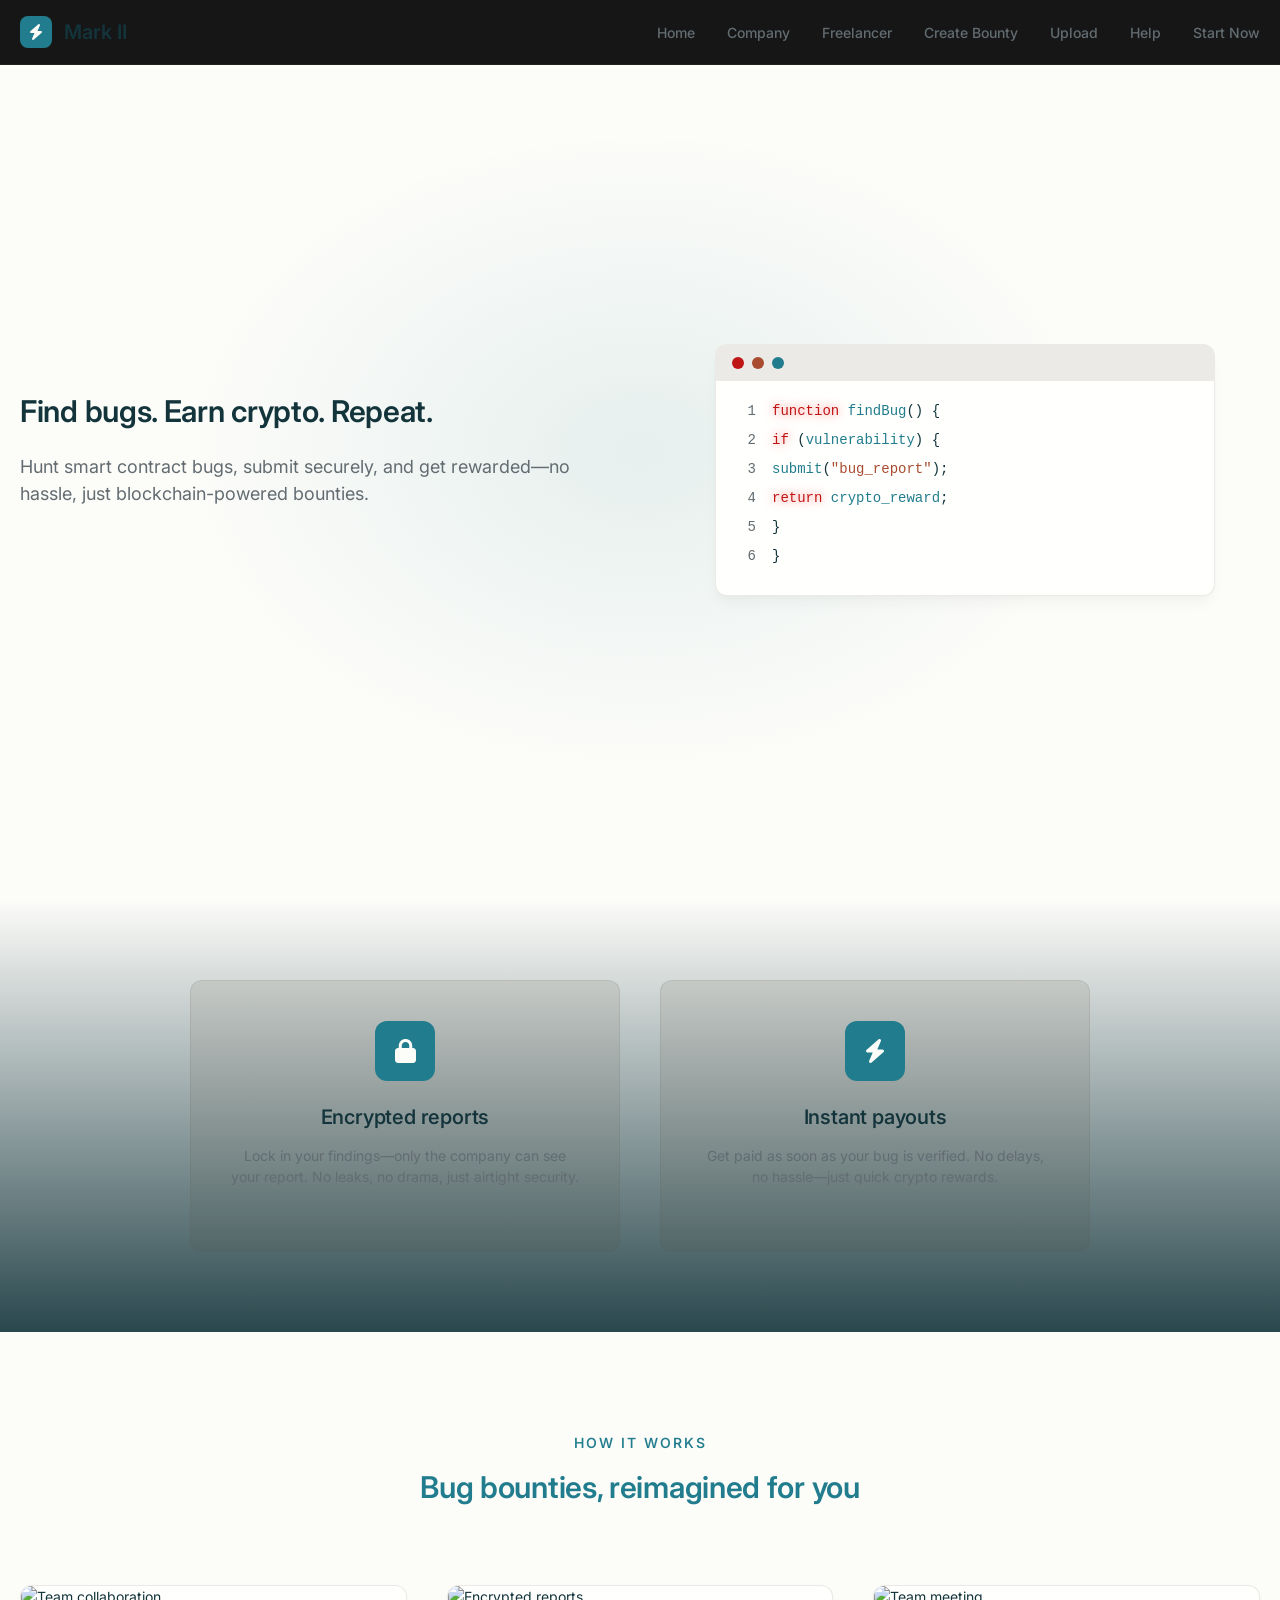
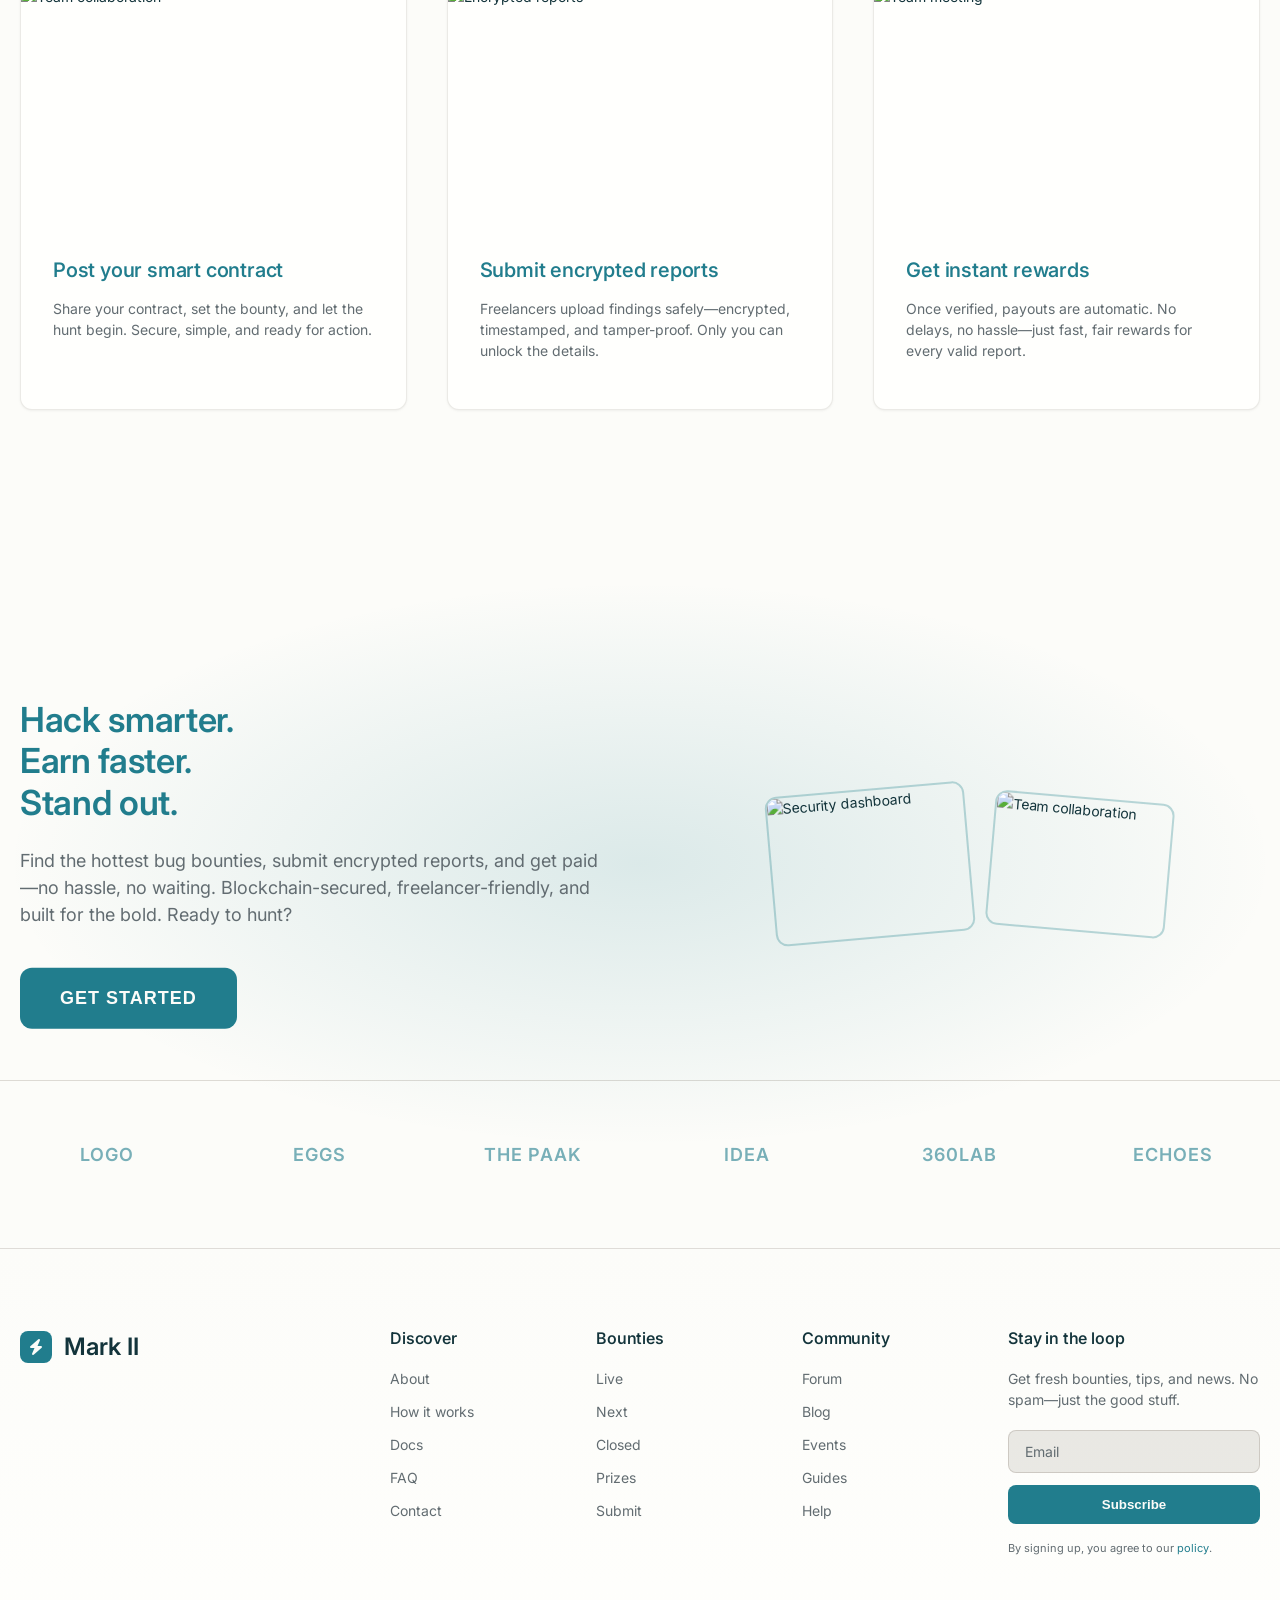
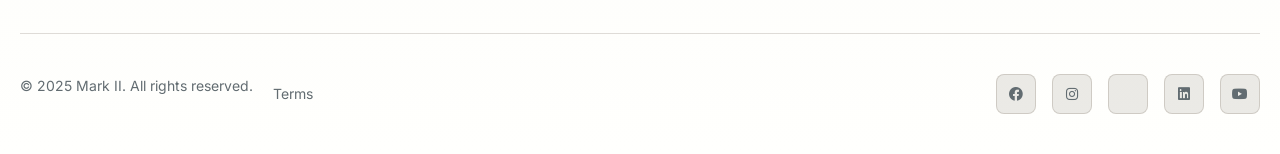
==== index.html @ c705755c "Add files via upload" ====
<!DOCTYPE html>
<html lang="en">
<head>
    <meta charset="UTF-8">
    <meta name="viewport" content="width=device-width, initial-scale=1.0">
    <title>Mark II - Complete Bug Bounty Platform</title>
    <link rel="stylesheet" href="complete-styles.css">
    <link href="https://fonts.googleapis.com/css2?family=Inter:wght@300;400;500;600;700&display=swap" rel="stylesheet">
    <link rel="stylesheet" href="https://cdnjs.cloudflare.com/ajax/libs/font-awesome/6.0.0/css/all.min.css">
</head>
<body>
    <!-- Header -->
    <header class="header">
        <div class="container">
            <div class="nav-wrapper">
                <div class="logo">
                    <div class="logo-icon">
                        <i class="fas fa-bolt"></i>
                    </div>
                    <span class="logo-text">Mark II</span>
                </div>
                <nav class="nav">
                    <a href="../index.html" class="nav-link">Home</a>
                    <a href="../company.html" class="nav-link">Company</a>
                    <a href="../freelancer.html" class="nav-link">Freelancer</a>
                    <a href="../create.html" class="nav-link">Create Bounty</a>
                    <a href="../upload.html" class="nav-link">Upload</a>
                    <a href="../faq.html" class="nav-link">Help</a>
                    <a href="../login.html" class="nav-link">Start Now</a>
                </nav>
            </div>
        </div>
    </header>

    <!-- Hero Section -->
    <section class="hero">
        <div class="container">
            <div class="hero-content">
                <div class="hero-text">
                    <h1 class="hero-title">
                        <span class="text-red">Find bugs.</span> 
                        <span class="text-red">Earn crypto.</span> 
                        <span class="text-red">Repeat.</span>
                    </h1>
                    <p class="hero-subtitle">
                        Hunt smart contract bugs, submit securely, and get rewarded—no hassle, just blockchain-powered bounties.
                    </p>
                </div>
                <div class="hero-visual">
                    <div class="code-window">
                        <div class="window-header">
                            <div class="window-controls">
                                <span class="control red"></span>
                                <span class="control yellow"></span>
                                <span class="control green"></span>
                            </div>
                        </div>
                        <div class="code-content">
                            <div class="code-line">
                                <span class="line-number">1</span>
                                <span class="code-text"><span class="keyword">function</span> <span class="function">findBug</span>() {</span>
                            </div>
                            <div class="code-line">
                                <span class="line-number">2</span>
                                <span class="code-text">  <span class="keyword">if</span> (<span class="variable">vulnerability</span>) {</span>
                            </div>
                            <div class="code-line">
                                <span class="line-number">3</span>
                                <span class="code-text">    <span class="function">submit</span>(<span class="string">"bug_report"</span>);</span>
                            </div>
                            <div class="code-line">
                                <span class="line-number">4</span>
                                <span class="code-text">    <span class="keyword">return</span> <span class="variable">crypto_reward</span>;</span>
                            </div>
                            <div class="code-line">
                                <span class="line-number">5</span>
                                <span class="code-text">  }</span>
                            </div>
                            <div class="code-line">
                                <span class="line-number">6</span>
                                <span class="code-text">}</span>
                            </div>
                        </div>
                    </div>
                </div>
            </div>
        </div>
    </section>

    <!-- Features Section -->
    <section class="features">
        <div class="container">
            <div class="features-grid">
                <div class="feature-card">
                    <div class="feature-icon">
                        <i class="fas fa-lock"></i>
                    </div>
                    <h3 class="feature-title">Encrypted reports</h3>
                    <p class="feature-description">
                        Lock in your findings—only the company can see your report. No leaks, no drama, just airtight security.
                    </p>
                </div>
                
                <div class="feature-card">
                    <div class="feature-icon">
                        <i class="fas fa-bolt"></i>
                    </div>
                    <h3 class="feature-title">Instant payouts</h3>
                    <p class="feature-description">
                        Get paid as soon as your bug is verified. No delays, no hassle—just quick crypto rewards.
                    </p>
                </div>
            </div>
        </div>
    </section>

    <!-- How It Works Process Section -->
    <section class="process-section">
        <div class="container">
            <div class="section-header">
                <span class="section-label">HOW IT WORKS</span>
                <h2 class="section-title">Bug bounties, reimagined for you</h2>
            </div>
            
            <div class="process-grid">
                <!-- Step 1: Post Smart Contract -->
                <div class="process-card">
                    <div class="process-image">
                        <img src="https://images.unsplash.com/photo-1551434678-e076c223a692?w=600&h=400&fit=crop&auto=format" alt="Team collaboration" class="card-image">
                    </div>
                    <div class="process-content">
                        <h3 class="process-title">Post your smart contract</h3>
                        <p class="process-description">
                            Share your contract, set the bounty, and let the hunt begin. Secure, simple, and ready for action.
                        </p>
                    </div>
                </div>

                <!-- Step 2: Submit Encrypted Reports -->
                <div class="process-card">
                    <div class="process-image">
                        <img src="https://images.unsplash.com/photo-1563986768494-4dee2763ff3f?w=600&h=400&fit=crop&auto=format" alt="Encrypted reports" class="card-image">
                    </div>
                    <div class="process-content">
                        <h3 class="process-title">Submit encrypted reports</h3>
                        <p class="process-description">
                            Freelancers upload findings safely—encrypted, timestamped, and tamper-proof. Only you can unlock the details.
                        </p>
                    </div>
                </div>

                <!-- Step 3: Get Instant Rewards -->
                <div class="process-card">
                    <div class="process-image">
                        <img src="https://images.unsplash.com/photo-1522202176988-66273c2fd55f?w=600&h=400&fit=crop&auto=format" alt="Team meeting" class="card-image">
                    </div>
                    <div class="process-content">
                        <h3 class="process-title">Get instant rewards</h3>
                        <p class="process-description">
                            Once verified, payouts are automatic. No delays, no hassle—just fast, fair rewards for every valid report.
                        </p>
                    </div>
                </div>
            </div>
        </div>
    </section>

    <!-- CTA Section -->
    <section class="cta-section">
        <div class="container">
            <div class="cta-content">
                <div class="cta-text">
                    <h2 class="cta-title">
                        <span class="text-red">Hack smarter.</span> 
                        <span class="text-red">Earn faster.</span> 
                        <span class="text-red">Stand out.</span>
                    </h2>
                    <p class="cta-description">
                        Find the hottest bug bounties, submit encrypted reports, and get paid—no hassle, no waiting. Blockchain-secured, freelancer-friendly, and built for the bold. Ready to hunt?
                    </p>
                    <button class="cta-button">Get started</button>
                </div>
                <div class="cta-visuals">
                    <div class="cta-image left">
                        <img src="https://images.unsplash.com/photo-1551434678-e076c223a692?w=400&h=300&fit=crop&auto=format" alt="Security dashboard" class="visual-image">
                    </div>
                    <div class="cta-image right">
                        <img src="https://images.unsplash.com/photo-1522202176988-66273c2fd55f?w=400&h=300&fit=crop&auto=format" alt="Team collaboration" class="visual-image">
                    </div>
                </div>
            </div>
        </div>
    </section>

    <!-- Partner Logos Section -->
    <section class="partners">
        <div class="container">
            <div class="partners-grid">
                <div class="partner-logo">
                    <span class="logo-text">LOGO</span>
                </div>
                <div class="partner-logo">
                    <span class="logo-text">EGGS</span>
                </div>
                <div class="partner-logo">
                    <span class="logo-text">THE PAAK</span>
                </div>
                <div class="partner-logo">
                    <span class="logo-text">IDEA</span>
                </div>
                <div class="partner-logo">
                    <span class="logo-text">360LAB</span>
                </div>
                <div class="partner-logo">
                    <span class="logo-text">ECHOES</span>
                </div>
            </div>
        </div>
    </section>

    <!-- Footer Section -->
    <footer class="footer">
        <div class="container">
            <div class="footer-content">
                <div class="footer-brand">
                    <div class="footer-logo">
                        <div class="logo-icon">
                            <i class="fas fa-bolt"></i>
                        </div>
                        <span class="logo-text">Mark II</span>
                    </div>
                </div>

                <div class="footer-links">
                    <div class="footer-column">
                        <h4 class="footer-title">Discover</h4>
                        <ul class="footer-list">
                            <li><a href="#" class="footer-link">About</a></li>
                            <li><a href="#" class="footer-link">How it works</a></li>
                            <li><a href="#" class="footer-link">Docs</a></li>
                            <li><a href="#" class="footer-link">FAQ</a></li>
                            <li><a href="#" class="footer-link">Contact</a></li>
                        </ul>
                    </div>

                    <div class="footer-column">
                        <h4 class="footer-title">Bounties</h4>
                        <ul class="footer-list">
                            <li><a href="#" class="footer-link">Live</a></li>
                            <li><a href="#" class="footer-link">Next</a></li>
                            <li><a href="#" class="footer-link">Closed</a></li>
                            <li><a href="#" class="footer-link">Prizes</a></li>
                            <li><a href="#" class="footer-link">Submit</a></li>
                        </ul>
                    </div>

                    <div class="footer-column">
                        <h4 class="footer-title">Community</h4>
                        <ul class="footer-list">
                            <li><a href="#" class="footer-link">Forum</a></li>
                            <li><a href="#" class="footer-link">Blog</a></li>
                            <li><a href="#" class="footer-link">Events</a></li>
                            <li><a href="#" class="footer-link">Guides</a></li>
                            <li><a href="#" class="footer-link">Help</a></li>
                        </ul>
                    </div>

                    <div class="footer-column newsletter">
                        <h4 class="footer-title">Stay in the loop</h4>
                        <p class="newsletter-text">Get fresh bounties, tips, and news. No spam—just the good stuff.</p>
                        <form class="newsletter-form">
                            <input type="email" placeholder="Email" class="newsletter-input">
                            <button type="submit" class="newsletter-btn">Subscribe</button>
                        </form>
                        <p class="newsletter-policy">
                            By signing up, you agree to our <a href="#" class="policy-link">policy</a>.
                        </p>
                    </div>
                </div>
            </div>

            <div class="footer-bottom">
                <div class="footer-copyright">
                    <p>&copy; 2025 Mark II. All rights reserved.</p>
                    <a href="#" class="terms-link">Terms</a>
                </div>
                <div class="footer-social">
                    <a href="#" class="social-link"><i class="fab fa-facebook"></i></a>
                    <a href="#" class="social-link"><i class="fab fa-instagram"></i></a>
                    <a href="#" class="social-link"><i class="fab fa-x-twitter"></i></a>
                    <a href="#" class="social-link"><i class="fab fa-linkedin"></i></a>
                    <a href="#" class="social-link"><i class="fab fa-youtube"></i></a>
                </div>
            </div>
        </div>
    </footer>

    <script src="complete-script.js"></script>
</body>
</html>
---- complete-styles.css ----
:root {
  /* Primitive Color Tokens */
  --color-white: rgba(255, 255, 255, 1);
  --color-black: rgba(0, 0, 0, 1);
  --color-cream-50: rgba(252, 252, 249, 1);
  --color-cream-100: rgba(255, 255, 253, 1);
  --color-gray-200: rgba(245, 245, 245, 1);
  --color-gray-300: rgba(167, 169, 169, 1);
  --color-gray-400: rgba(119, 124, 124, 1);
  --color-slate-500: rgba(98, 108, 113, 1);
  --color-brown-600: rgba(94, 82, 64, 1);
  --color-charcoal-700: rgba(31, 33, 33, 1);
  --color-charcoal-800: rgba(38, 40, 40, 1);
  --color-slate-900: rgba(19, 52, 59, 1);
  --color-teal-300: rgb(37, 189, 192);
  --color-teal-400: rgb(45, 178, 171);
  --color-teal-500: rgb(33, 125, 141);
  --color-teal-600: rgb(29, 128, 128);
  --color-teal-700: rgb(26, 102, 115);
  --color-teal-800: rgb(41, 161, 141);
  --color-red-400: rgb(243, 75, 81);
  --color-red-500: rgb(192, 21, 21);
  --color-orange-400: rgba(230, 129, 97, 1);
  --color-orange-500: rgba(168, 75, 47, 1);

  /* RGB versions for opacity control */
  --color-brown-600-rgb: 94, 82, 64;
  --color-teal-500-rgb: 33, 128, 141;
  --color-slate-900-rgb: 19, 52, 59;
  --color-slate-500-rgb: 98, 108, 113;
  --color-red-500-rgb: 192, 21, 47;
  --color-red-400-rgb: 255, 84, 89;
  --color-orange-500-rgb: 168, 75, 47;
  --color-orange-400-rgb: 230, 129, 97;

  /* Background color tokens (Light Mode) */
  --color-bg-1: rgba(59, 130, 246, 0.08); /* Light blue */
  --color-bg-2: rgba(245, 158, 11, 0.08); /* Light yellow */
  --color-bg-3: rgba(34, 197, 94, 0.08); /* Light green */
  --color-bg-4: rgba(239, 68, 68, 0.08); /* Light red */
  --color-bg-5: rgba(147, 51, 234, 0.08); /* Light purple */
  --color-bg-6: rgba(249, 115, 22, 0.08); /* Light orange */
  --color-bg-7: rgba(236, 72, 153, 0.08); /* Light pink */
  --color-bg-8: rgba(6, 182, 212, 0.08); /* Light cyan */

  /* Semantic Color Tokens (Light Mode) */
  --color-background: var(--color-cream-50);
  --color-surface: var(--color-cream-100);
  --color-text: var(--color-slate-900);
  --color-text-secondary: var(--color-slate-500);
  --color-primary: var(--color-teal-500);
  --color-primary-hover: var(--color-teal-600);
  --color-primary-active: var(--color-teal-700);
  --color-secondary: rgba(var(--color-brown-600-rgb), 0.12);
  --color-secondary-hover: rgba(var(--color-brown-600-rgb), 0.2);
  --color-secondary-active: rgba(var(--color-brown-600-rgb), 0.25);
  --color-border: rgba(var(--color-brown-600-rgb), 0.2);
  --color-btn-primary-text: var(--color-cream-50);
  --color-card-border: rgba(var(--color-brown-600-rgb), 0.12);
  --color-card-border-inner: rgba(var(--color-brown-600-rgb), 0.12);
  --color-error: var(--color-red-500);
  --color-success: var(--color-teal-500);
  --color-warning: var(--color-orange-500);
  --color-info: var(--color-slate-500);
  --color-focus-ring: rgba(var(--color-teal-500-rgb), 0.4);
  --color-select-caret: rgba(var(--color-slate-900-rgb), 0.8);

  /* Common style patterns */
  --focus-ring: 0 0 0 3px var(--color-focus-ring);
  --focus-outline: 2px solid var(--color-primary);
  --status-bg-opacity: 0.15;
  --status-border-opacity: 0.25;
  --select-caret-light: url("data:image/svg+xml,%3Csvg xmlns='http://www.w3.org/2000/svg' width='16' height='16' viewBox='0 0 24 24' fill='none' stroke='%23134252' stroke-width='2' stroke-linecap='round' stroke-linejoin='round'%3E%3Cpolyline points='6 9 12 15 18 9'%3E%3C/polyline%3E%3C/svg%3E");
  --select-caret-dark: url("data:image/svg+xml,%3Csvg xmlns='http://www.w3.org/2000/svg' width='16' height='16' viewBox='0 0 24 24' fill='none' stroke='%23f5f5f5' stroke-width='2' stroke-linecap='round' stroke-linejoin='round'%3E%3Cpolyline points='6 9 12 15 18 9'%3E%3C/polyline%3E%3C/svg%3E");

  /* RGB versions for opacity control */
  --color-success-rgb: 33, 128, 141;
  --color-error-rgb: 192, 21, 47;
  --color-warning-rgb: 168, 75, 47;
  --color-info-rgb: 98, 108, 113;

  /* Typography */
  --font-family-base: "FKGroteskNeue", "Geist", "Inter", -apple-system,
    BlinkMacSystemFont, "Segoe UI", Roboto, sans-serif;
  --font-family-mono: "Berkeley Mono", ui-monospace, SFMono-Regular, Menlo,
    Monaco, Consolas, monospace;
  --font-size-xs: 11px;
  --font-size-sm: 12px;
  --font-size-base: 14px;
  --font-size-md: 14px;
  --font-size-lg: 16px;
  --font-size-xl: 18px;
  --font-size-2xl: 20px;
  --font-size-3xl: 24px;
  --font-size-4xl: 30px;
  --font-weight-normal: 400;
  --font-weight-medium: 500;
  --font-weight-semibold: 550;
  --font-weight-bold: 600;
  --line-height-tight: 1.2;
  --line-height-normal: 1.5;
  --letter-spacing-tight: -0.01em;

  /* Spacing */
  --space-0: 0;
  --space-1: 1px;
  --space-2: 2px;
  --space-4: 4px;
  --space-6: 6px;
  --space-8: 8px;
  --space-10: 10px;
  --space-12: 12px;
  --space-16: 16px;
  --space-20: 20px;
  --space-24: 24px;
  --space-32: 32px;

  /* Border Radius */
  --radius-sm: 6px;
  --radius-base: 8px;
  --radius-md: 10px;
  --radius-lg: 12px;
  --radius-full: 9999px;

  /* Shadows */
  --shadow-xs: 0 1px 2px rgba(0, 0, 0, 0.02);
  --shadow-sm: 0 1px 3px rgba(0, 0, 0, 0.04), 0 1px 2px rgba(0, 0, 0, 0.02);
  --shadow-md: 0 4px 6px -1px rgba(0, 0, 0, 0.04),
    0 2px 4px -1px rgba(0, 0, 0, 0.02);
  --shadow-lg: 0 10px 15px -3px rgba(0, 0, 0, 0.04),
    0 4px 6px -2px rgba(0, 0, 0, 0.02);
  --shadow-inset-sm: inset 0 1px 0 rgba(255, 255, 255, 0.15),
    inset 0 -1px 0 rgba(0, 0, 0, 0.03);

  /* Animation */
  --duration-fast: 150ms;
  --duration-normal: 250ms;
  --ease-standard: cubic-bezier(0.16, 1, 0.3, 1);

  /* Layout */
  --container-sm: 640px;
  --container-md: 768px;
  --container-lg: 1024px;
  --container-xl: 1280px;
}

/* Dark mode colors */
@media (prefers-color-scheme: dark) {
  :root {
    /* RGB versions for opacity control (Dark Mode) */
    --color-gray-400-rgb: 119, 124, 124;
    --color-teal-300-rgb: 50, 184, 198;
    --color-gray-300-rgb: 167, 169, 169;
    --color-gray-200-rgb: 245, 245, 245;

    /* Background color tokens (Dark Mode) */
    --color-bg-1: rgba(29, 78, 216, 0.15); /* Dark blue */
    --color-bg-2: rgba(180, 83, 9, 0.15); /* Dark yellow */
    --color-bg-3: rgba(21, 128, 61, 0.15); /* Dark green */
    --color-bg-4: rgba(185, 28, 28, 0.15); /* Dark red */
    --color-bg-5: rgba(107, 33, 168, 0.15); /* Dark purple */
    --color-bg-6: rgba(194, 65, 12, 0.15); /* Dark orange */
    --color-bg-7: rgba(190, 24, 93, 0.15); /* Dark pink */
    --color-bg-8: rgba(8, 145, 178, 0.15); /* Dark cyan */

    /* Semantic Color Tokens (Dark Mode) */
    --color-background: var(--color-charcoal-700);
    --color-surface: var(--color-charcoal-800);
    --color-text: var(--color-gray-200);
    --color-text-secondary: rgba(var(--color-gray-300-rgb), 0.7);
    --color-primary: var(--color-teal-300);
    --color-primary-hover: var(--color-teal-400);
    --color-primary-active: var(--color-teal-800);
    --color-secondary: rgba(var(--color-gray-400-rgb), 0.15);
    --color-secondary-hover: rgba(var(--color-gray-400-rgb), 0.25);
    --color-secondary-active: rgba(var(--color-gray-400-rgb), 0.3);
    --color-border: rgba(var(--color-gray-400-rgb), 0.3);
    --color-error: var(--color-red-400);
    --color-success: var(--color-teal-300);
    --color-warning: var(--color-orange-400);
    --color-info: var(--color-gray-300);
    --color-focus-ring: rgba(var(--color-teal-300-rgb), 0.4);
    --color-btn-primary-text: var(--color-slate-900);
    --color-card-border: rgba(var(--color-gray-400-rgb), 0.2);
    --color-card-border-inner: rgba(var(--color-gray-400-rgb), 0.15);
    --shadow-inset-sm: inset 0 1px 0 rgba(255, 255, 255, 0.1),
      inset 0 -1px 0 rgba(0, 0, 0, 0.15);
    --button-border-secondary: rgba(var(--color-gray-400-rgb), 0.2);
    --color-border-secondary: rgba(var(--color-gray-400-rgb), 0.2);
    --color-select-caret: rgba(var(--color-gray-200-rgb), 0.8);

    /* Common style patterns - updated for dark mode */
    --focus-ring: 0 0 0 3px var(--color-focus-ring);
    --focus-outline: 2px solid var(--color-primary);
    --status-bg-opacity: 0.15;
    --status-border-opacity: 0.25;
    --select-caret-light: url("data:image/svg+xml,%3Csvg xmlns='http://www.w3.org/2000/svg' width='16' height='16' viewBox='0 0 24 24' fill='none' stroke='%23134252' stroke-width='2' stroke-linecap='round' stroke-linejoin='round'%3E%3Cpolyline points='6 9 12 15 18 9'%3E%3C/polyline%3E%3C/svg%3E");
    --select-caret-dark: url("data:image/svg+xml,%3Csvg xmlns='http://www.w3.org/2000/svg' width='16' height='16' viewBox='0 0 24 24' fill='none' stroke='%23f5f5f5' stroke-width='2' stroke-linecap='round' stroke-linejoin='round'%3E%3Cpolyline points='6 9 12 15 18 9'%3E%3C/polyline%3E%3C/svg%3E");

    /* RGB versions for dark mode */
    --color-success-rgb: var(--color-teal-300-rgb);
    --color-error-rgb: var(--color-red-400-rgb);
    --color-warning-rgb: var(--color-orange-400-rgb);
    --color-info-rgb: var(--color-gray-300-rgb);
  }
}

/* Data attribute for manual theme switching */
[data-color-scheme="dark"] {
  /* RGB versions for opacity control (dark mode) */
  --color-gray-400-rgb: 119, 124, 124;
  --color-teal-300-rgb: 50, 184, 198;
  --color-gray-300-rgb: 167, 169, 169;
  --color-gray-200-rgb: 245, 245, 245;

  /* Colorful background palette - Dark Mode */
  --color-bg-1: rgba(29, 78, 216, 0.15); /* Dark blue */
  --color-bg-2: rgba(180, 83, 9, 0.15); /* Dark yellow */
  --color-bg-3: rgba(21, 128, 61, 0.15); /* Dark green */
  --color-bg-4: rgba(185, 28, 28, 0.15); /* Dark red */
  --color-bg-5: rgba(107, 33, 168, 0.15); /* Dark purple */
  --color-bg-6: rgba(194, 65, 12, 0.15); /* Dark orange */
  --color-bg-7: rgba(190, 24, 93, 0.15); /* Dark pink */
  --color-bg-8: rgba(8, 145, 178, 0.15); /* Dark cyan */

  /* Semantic Color Tokens (Dark Mode) */
  --color-background: var(--color-charcoal-700);
  --color-surface: var(--color-charcoal-800);
  --color-text: var(--color-gray-200);
  --color-text-secondary: rgba(var(--color-gray-300-rgb), 0.7);
  --color-primary: var(--color-teal-300);
  --color-primary-hover: var(--color-teal-400);
  --color-primary-active: var(--color-teal-800);
  --color-secondary: rgba(var(--color-gray-400-rgb), 0.15);
  --color-secondary-hover: rgba(var(--color-gray-400-rgb), 0.25);
  --color-secondary-active: rgba(var(--color-gray-400-rgb), 0.3);
  --color-border: rgba(var(--color-gray-400-rgb), 0.3);
  --color-error: var(--color-red-400);
  --color-success: var(--color-teal-300);
  --color-warning: var(--color-orange-400);
  --color-info: var(--color-gray-300);
  --color-focus-ring: rgba(var(--color-teal-300-rgb), 0.4);
  --color-btn-primary-text: var(--color-slate-900);
  --color-card-border: rgba(var(--color-gray-400-rgb), 0.15);
  --color-card-border-inner: rgba(var(--color-gray-400-rgb), 0.15);
  --shadow-inset-sm: inset 0 1px 0 rgba(255, 255, 255, 0.1),
    inset 0 -1px 0 rgba(0, 0, 0, 0.15);
  --color-border-secondary: rgba(var(--color-gray-400-rgb), 0.2);
  --color-select-caret: rgba(var(--color-gray-200-rgb), 0.8);

  /* Common style patterns - updated for dark mode */
  --focus-ring: 0 0 0 3px var(--color-focus-ring);
  --focus-outline: 2px solid var(--color-primary);
  --status-bg-opacity: 0.15;
  --status-border-opacity: 0.25;
  --select-caret-light: url("data:image/svg+xml,%3Csvg xmlns='http://www.w3.org/2000/svg' width='16' height='16' viewBox='0 0 24 24' fill='none' stroke='%23134252' stroke-width='2' stroke-linecap='round' stroke-linejoin='round'%3E%3Cpolyline points='6 9 12 15 18 9'%3E%3C/polyline%3E%3C/svg%3E");
  --select-caret-dark: url("data:image/svg+xml,%3Csvg xmlns='http://www.w3.org/2000/svg' width='16' height='16' viewBox='0 0 24 24' fill='none' stroke='%23f5f5f5' stroke-width='2' stroke-linecap='round' stroke-linejoin='round'%3E%3Cpolyline points='6 9 12 15 18 9'%3E%3C/polyline%3E%3C/svg%3E");

  /* RGB versions for dark mode */
  --color-success-rgb: var(--color-teal-300-rgb);
  --color-error-rgb: var(--color-red-400-rgb);
  --color-warning-rgb: var(--color-orange-400-rgb);
  --color-info-rgb: var(--color-gray-300-rgb);
}

[data-color-scheme="light"] {
  /* RGB versions for opacity control (light mode) */
  --color-brown-600-rgb: 94, 82, 64;
  --color-teal-500-rgb: 33, 128, 141;
  --color-slate-900-rgb: 19, 52, 59;

  /* Semantic Color Tokens (Light Mode) */
  --color-background: var(--color-cream-50);
  --color-surface: var(--color-cream-100);
  --color-text: var(--color-slate-900);
  --color-text-secondary: var(--color-slate-500);
  --color-primary: var(--color-teal-500);
  --color-primary-hover: var(--color-teal-600);
  --color-primary-active: var(--color-teal-700);
  --color-secondary: rgba(var(--color-brown-600-rgb), 0.12);
  --color-secondary-hover: rgba(var(--color-brown-600-rgb), 0.2);
  --color-secondary-active: rgba(var(--color-brown-600-rgb), 0.25);
  --color-border: rgba(var(--color-brown-600-rgb), 0.2);
  --color-btn-primary-text: var(--color-cream-50);
  --color-card-border: rgba(var(--color-brown-600-rgb), 0.12);
  --color-card-border-inner: rgba(var(--color-brown-600-rgb), 0.12);
  --color-error: var(--color-red-500);
  --color-success: var(--color-teal-500);
  --color-warning: var(--color-orange-500);
  --color-info: var(--color-slate-500);
  --color-focus-ring: rgba(var(--color-teal-500-rgb), 0.4);

  /* RGB versions for light mode */
  --color-success-rgb: var(--color-teal-500-rgb);
  --color-error-rgb: var(--color-red-500-rgb);
  --color-warning-rgb: var(--color-orange-500-rgb);
  --color-info-rgb: var(--color-slate-500-rgb);
}

/* Base styles */
html {
  font-size: var(--font-size-base);
  font-family: var(--font-family-base);
  line-height: var(--line-height-normal);
  color: var(--color-text);
  background-color: var(--color-background);
  -webkit-font-smoothing: antialiased;
  box-sizing: border-box;
}

body {
  margin: 0;
  padding: 0;
}

*,
*::before,
*::after {
  box-sizing: inherit;
}

/* Typography */
h1,
h2,
h3,
h4,
h5,
h6 {
  margin: 0;
  font-weight: var(--font-weight-semibold);
  line-height: var(--line-height-tight);
  color: var(--color-text);
  letter-spacing: var(--letter-spacing-tight);
}

h1 {
  font-size: var(--font-size-4xl);
}
h2 {
  font-size: var(--font-size-3xl);
}
h3 {
  font-size: var(--font-size-2xl);
}
h4 {
  font-size: var(--font-size-xl);
}
h5 {
  font-size: var(--font-size-lg);
}
h6 {
  font-size: var(--font-size-md);
}

p {
  margin: 0 0 var(--space-16) 0;
}

a {
  color: var(--color-primary);
  text-decoration: none;
  transition: color var(--duration-fast) var(--ease-standard);
}

a:hover {
  color: var(--color-primary-hover);
}

code,
pre {
  font-family: var(--font-family-mono);
  font-size: calc(var(--font-size-base) * 0.95);
  background-color: var(--color-secondary);
  border-radius: var(--radius-sm);
}

code {
  padding: var(--space-1) var(--space-4);
}

pre {
  padding: var(--space-16);
  margin: var(--space-16) 0;
  overflow: auto;
  border: 1px solid var(--color-border);
}

pre code {
  background: none;
  padding: 0;
}

/* Buttons */
.btn {
  display: inline-flex;
  align-items: center;
  justify-content: center;
  padding: var(--space-8) var(--space-16);
  border-radius: var(--radius-base);
  font-size: var(--font-size-base);
  font-weight: 500;
  line-height: 1.5;
  cursor: pointer;
  transition: all var(--duration-normal) var(--ease-standard);
  border: none;
  text-decoration: none;
  position: relative;
}

.btn:focus-visible {
  outline: none;
  box-shadow: var(--focus-ring);
}

.btn--primary {
  background: var(--color-primary);
  color: var(--color-btn-primary-text);
}

.btn--primary:hover {
  background: var(--color-primary-hover);
}

.btn--primary:active {
  background: var(--color-primary-active);
}

.btn--secondary {
  background: var(--color-secondary);
  color: var(--color-text);
}

.btn--secondary:hover {
  background: var(--color-secondary-hover);
}

.btn--secondary:active {
  background: var(--color-secondary-active);
}

.btn--outline {
  background: transparent;
  border: 1px solid var(--color-border);
  color: var(--color-text);
}

.btn--outline:hover {
  background: var(--color-secondary);
}

.btn--sm {
  padding: var(--space-4) var(--space-12);
  font-size: var(--font-size-sm);
  border-radius: var(--radius-sm);
}

.btn--lg {
  padding: var(--space-10) var(--space-20);
  font-size: var(--font-size-lg);
  border-radius: var(--radius-md);
}

.btn--full-width {
  width: 100%;
}

.btn:disabled {
  opacity: 0.5;
  cursor: not-allowed;
}

/* Form elements */
.form-control {
  display: block;
  width: 100%;
  padding: var(--space-8) var(--space-12);
  font-size: var(--font-size-md);
  line-height: 1.5;
  color: var(--color-text);
  background-color: var(--color-surface);
  border: 1px solid var(--color-border);
  border-radius: var(--radius-base);
  transition: border-color var(--duration-fast) var(--ease-standard),
    box-shadow var(--duration-fast) var(--ease-standard);
}

textarea.form-control {
  font-family: var(--font-family-base);
  font-size: var(--font-size-base);
}

select.form-control {
  padding: var(--space-8) var(--space-12);
  -webkit-appearance: none;
  -moz-appearance: none;
  appearance: none;
  background-image: var(--select-caret-light);
  background-repeat: no-repeat;
  background-position: right var(--space-12) center;
  background-size: 16px;
  padding-right: var(--space-32);
}

/* Add a dark mode specific caret */
@media (prefers-color-scheme: dark) {
  select.form-control {
    background-image: var(--select-caret-dark);
  }
}

/* Also handle data-color-scheme */
[data-color-scheme="dark"] select.form-control {
  background-image: var(--select-caret-dark);
}

[data-color-scheme="light"] select.form-control {
  background-image: var(--select-caret-light);
}

.form-control:focus {
  border-color: var(--color-primary);
  outline: var(--focus-outline);
}

.form-label {
  display: block;
  margin-bottom: var(--space-8);
  font-weight: var(--font-weight-medium);
  font-size: var(--font-size-sm);
}

.form-group {
  margin-bottom: var(--space-16);
}

/* Card component */
.card {
  background-color: var(--color-surface);
  border-radius: var(--radius-lg);
  border: 1px solid var(--color-card-border);
  box-shadow: var(--shadow-sm);
  overflow: hidden;
  transition: box-shadow var(--duration-normal) var(--ease-standard);
}

.card:hover {
  box-shadow: var(--shadow-md);
}

.card__body {
  padding: var(--space-16);
}

.card__header,
.card__footer {
  padding: var(--space-16);
  border-bottom: 1px solid var(--color-card-border-inner);
}

/* Status indicators - simplified with CSS variables */
.status {
  display: inline-flex;
  align-items: center;
  padding: var(--space-6) var(--space-12);
  border-radius: var(--radius-full);
  font-weight: var(--font-weight-medium);
  font-size: var(--font-size-sm);
}

.status--success {
  background-color: rgba(
    var(--color-success-rgb, 33, 128, 141),
    var(--status-bg-opacity)
  );
  color: var(--color-success);
  border: 1px solid
    rgba(var(--color-success-rgb, 33, 128, 141), var(--status-border-opacity));
}

.status--error {
  background-color: rgba(
    var(--color-error-rgb, 192, 21, 47),
    var(--status-bg-opacity)
  );
  color: var(--color-error);
  border: 1px solid
    rgba(var(--color-error-rgb, 192, 21, 47), var(--status-border-opacity));
}

.status--warning {
  background-color: rgba(
    var(--color-warning-rgb, 168, 75, 47),
    var(--status-bg-opacity)
  );
  color: var(--color-warning);
  border: 1px solid
    rgba(var(--color-warning-rgb, 168, 75, 47), var(--status-border-opacity));
}

.status--info {
  background-color: rgba(
    var(--color-info-rgb, 98, 108, 113),
    var(--status-bg-opacity)
  );
  color: var(--color-info);
  border: 1px solid
    rgba(var(--color-info-rgb, 98, 108, 113), var(--status-border-opacity));
}

/* Container layout */
.container {
  width: 100%;
  margin-right: auto;
  margin-left: auto;
  padding-right: var(--space-16);
  padding-left: var(--space-16);
}

@media (min-width: 640px) {
  .container {
    max-width: var(--container-sm);
  }
}
@media (min-width: 768px) {
  .container {
    max-width: var(--container-md);
  }
}
@media (min-width: 1024px) {
  .container {
    max-width: var(--container-lg);
  }
}
@media (min-width: 1280px) {
  .container {
    max-width: var(--container-xl);
  }
}

/* Utility classes */
.flex {
  display: flex;
}
.flex-col {
  flex-direction: column;
}
.items-center {
  align-items: center;
}
.justify-center {
  justify-content: center;
}
.justify-between {
  justify-content: space-between;
}
.gap-4 {
  gap: var(--space-4);
}
.gap-8 {
  gap: var(--space-8);
}
.gap-16 {
  gap: var(--space-16);
}

.m-0 {
  margin: 0;
}
.mt-8 {
  margin-top: var(--space-8);
}
.mb-8 {
  margin-bottom: var(--space-8);
}
.mx-8 {
  margin-left: var(--space-8);
  margin-right: var(--space-8);
}
.my-8 {
  margin-top: var(--space-8);
  margin-bottom: var(--space-8);
}

.p-0 {
  padding: 0;
}
.py-8 {
  padding-top: var(--space-8);
  padding-bottom: var(--space-8);
}
.px-8 {
  padding-left: var(--space-8);
  padding-right: var(--space-8);
}
.py-16 {
  padding-top: var(--space-16);
  padding-bottom: var(--space-16);
}
.px-16 {
  padding-left: var(--space-16);
  padding-right: var(--space-16);
}

.block {
  display: block;
}
.hidden {
  display: none;
}

/* Accessibility */
.sr-only {
  position: absolute;
  width: 1px;
  height: 1px;
  padding: 0;
  margin: -1px;
  overflow: hidden;
  clip: rect(0, 0, 0, 0);
  white-space: nowrap;
  border-width: 0;
}

:focus-visible {
  outline: var(--focus-outline);
  outline-offset: 2px;
}

/* Dark mode specifics */
[data-color-scheme="dark"] .btn--outline {
  border: 1px solid var(--color-border-secondary);
}

@font-face {
  font-family: 'FKGroteskNeue';
  src: url('https://r2cdn.perplexity.ai/fonts/FKGroteskNeue.woff2')
    format('woff2');
}

/* END PERPLEXITY DESIGN SYSTEM */
/* Reset and Base Styles */
* {
    margin: 0;
    padding: 0;
    box-sizing: border-box;
}

body {
    font-family: var(--font-family-base);
    background-color: var(--color-background);
    color: var(--color-text);
    line-height: var(--line-height-normal);
    overflow-x: hidden;
}

.container {
    max-width: var(--container-xl);
    margin: 0 auto;
    padding: 0 var(--space-20);
}

/* Header Styles */
.header {
    position: fixed;
    top: 0;
    width: 100%;
    background: rgba(var(--color-slate-900-rgb), 0.95);
    backdrop-filter: blur(20px);
    border-bottom: 1px solid var(--color-border);
    z-index: 1000;
    padding: var(--space-16) 0;
}

.nav-wrapper {
    display: flex;
    align-items: center;
    justify-content: space-between;
}

.logo {
    display: flex;
    align-items: center;
    gap: var(--space-12);
}

.logo-icon {
    width: var(--space-32);
    height: var(--space-32);
    background: var(--color-primary);
    border-radius: var(--radius-base);
    display: flex;
    align-items: center;
    justify-content: center;
    color: var(--color-btn-primary-text);
    font-size: var(--font-size-lg);
}

.logo-text {
    font-size: var(--font-size-2xl);
    font-weight: var(--font-weight-bold);
    color: var(--color-text);
}

.nav {
    display: flex;
    align-items: center;
    gap: var(--space-32);
}

.nav-link {
    color: var(--color-text-secondary);
    text-decoration: none;
    font-weight: var(--font-weight-medium);
    transition: color var(--duration-normal) var(--ease-standard);
    display: flex;
    align-items: center;
    gap: var(--space-4);
}

.nav-link:hover {
    color: var(--color-text);
}

.nav-link i {
    font-size: var(--font-size-xs);
}

.cta-btn {
    background: var(--color-primary);
    color: var(--color-btn-primary-text);
    border: none;
    padding: var(--space-12) var(--space-24);
    border-radius: var(--radius-base);
    font-weight: var(--font-weight-semibold);
    cursor: pointer;
    transition: all var(--duration-normal) var(--ease-standard);
}

.cta-btn:hover {
    background: var(--color-primary-hover);
    transform: translateY(-2px);
    box-shadow: 0 8px 25px rgba(var(--color-teal-500-rgb), 0.4);
}

/* Hero Section */
.hero {
    padding: 120px 0 80px;
    background: radial-gradient(ellipse at center, rgba(var(--color-teal-500-rgb), 0.1) 0%, transparent 50%);
    min-height: 100vh;
    display: flex;
    align-items: center;
}

.hero-content {
    display: grid;
    grid-template-columns: 1fr 1fr;
    gap: 60px;
    align-items: center;
}

.hero-title {
    font-size: var(--font-size-4xl);
    font-weight: var(--font-weight-bold);
    line-height: var(--line-height-tight);
    margin-bottom: var(--space-24);
    letter-spacing: var(--letter-spacing-tight);
}

.text-red {
    color: var(--color-primary);
    display: block;
}

.hero-subtitle {
    font-size: var(--font-size-xl);
    color: var(--color-text-secondary);
    margin-bottom: 40px;
    line-height: var(--line-height-normal);
}

.hero-buttons {
    display: flex;
    gap: var(--space-16);
}

.btn-primary {
    background: var(--color-primary);
    color: var(--color-btn-primary-text);
    border: none;
    padding: var(--space-16) var(--space-32);
    border-radius: var(--radius-base);
    font-weight: var(--font-weight-semibold);
    font-size: var(--font-size-lg);
    cursor: pointer;
    transition: all var(--duration-normal) var(--ease-standard);
}

.btn-primary:hover {
    background: var(--color-primary-hover);
    transform: translateY(-2px);
    box-shadow: 0 8px 25px rgba(var(--color-teal-500-rgb), 0.4);
}

.btn-secondary {
    background: transparent;
    color: var(--color-text-secondary);
    border: 1px solid var(--color-border);
    padding: var(--space-16) var(--space-32);
    border-radius: var(--radius-base);
    font-weight: var(--font-weight-semibold);
    font-size: var(--font-size-lg);
    cursor: pointer;
    transition: all var(--duration-normal) var(--ease-standard);
}

.btn-secondary:hover {
    color: var(--color-text);
    border-color: var(--color-border);
    background: var(--color-secondary);
}

/* Code Window */
.hero-visual {
    display: flex;
    justify-content: center;
    align-items: center;
}

.code-window {
    background: var(--color-surface);
    border-radius: var(--radius-lg);
    overflow: hidden;
    border: 1px solid var(--color-card-border);
    width: 100%;
    max-width: 500px;
    box-shadow: var(--shadow-lg);
}

.window-header {
    background: var(--color-secondary);
    padding: var(--space-12) var(--space-16);
    display: flex;
    align-items: center;
}

.window-controls {
    display: flex;
    gap: var(--space-8);
}

.control {
    width: var(--space-12);
    height: var(--space-12);
    border-radius: var(--radius-full);
}

.control.red { background: var(--color-error); }
.control.yellow { background: var(--color-warning); }
.control.green { background: var(--color-success); }

.code-content {
    padding: var(--space-20);
    font-family: var(--font-family-mono);
    font-size: var(--font-size-md);
}

.code-line {
    display: flex;
    margin-bottom: var(--space-8);
}

.line-number {
    color: var(--color-text-secondary);
    margin-right: var(--space-16);
    width: var(--space-20);
    text-align: right;
}

.keyword { color: var(--color-error); }
.function { color: var(--color-success); }
.variable { color: var(--color-primary); }
.string { color: var(--color-warning); }

/* Features Section */
.features {
    padding: 80px 0;
    background: linear-gradient(180deg, transparent 0%, rgba(var(--color-slate-900-rgb), 0.9) 100%);
}

.features-grid {
    display: grid;
    grid-template-columns: 1fr 1fr;
    gap: 40px;
    max-width: 900px;
    margin: 0 auto;
}

.feature-card {
    background: var(--color-secondary);
    padding: 40px;
    border-radius: var(--radius-lg);
    border: 1px solid var(--color-card-border);
    text-align: center;
    transition: all var(--duration-normal) var(--ease-standard);
}

.feature-card:hover {
    transform: translateY(-8px);
    background: var(--color-secondary-hover);
    border-color: rgba(var(--color-teal-500-rgb), 0.3);
}

.feature-icon {
    width: 60px;
    height: 60px;
    background: var(--color-primary);
    border-radius: var(--radius-lg);
    display: flex;
    align-items: center;
    justify-content: center;
    margin: 0 auto var(--space-24);
    font-size: var(--font-size-3xl);
    color: var(--color-btn-primary-text);
}

.feature-title {
    font-size: var(--font-size-2xl);
    font-weight: var(--font-weight-semibold);
    margin-bottom: var(--space-16);
    color: var(--color-text);
}

.feature-description {
    color: var(--color-text-secondary);
    margin-bottom: var(--space-24);
    line-height: var(--line-height-normal);
}

.feature-btn {
    background: var(--color-primary);
    color: var(--color-btn-primary-text);
    border: none;
    padding: var(--space-12) var(--space-24);
    border-radius: var(--radius-base);
    font-weight: var(--font-weight-semibold);
    cursor: pointer;
    transition: all var(--duration-normal) var(--ease-standard);
}

.feature-btn:hover {
    background: var(--color-primary-hover);
    transform: translateY(-2px);
    box-shadow: 0 8px 25px rgba(var(--color-teal-500-rgb), 0.4);
}

/* Process Section */
.process-section {
    padding: 100px 0;
    background: var(--color-background);
}

.section-header {
    text-align: center;
    margin-bottom: 80px;
}

.section-label {
    color: var(--color-primary);
    font-size: var(--font-size-md);
    font-weight: var(--font-weight-semibold);
    letter-spacing: 2px;
    text-transform: uppercase;
    margin-bottom: var(--space-16);
    display: block;
}

.section-title {
    font-size: var(--font-size-4xl);
    font-weight: var(--font-weight-bold);
    color: var(--color-primary);
    letter-spacing: var(--letter-spacing-tight);
}

.process-grid {
    display: grid;
    grid-template-columns: repeat(3, 1fr);
    gap: 40px;
}

.process-card {
    background: var(--color-surface);
    border-radius: var(--radius-lg);
    overflow: hidden;
    border: 1px solid var(--color-card-border);
    transition: all var(--duration-normal) var(--ease-standard);
    height: 100%;
    box-shadow: var(--shadow-sm);
}

.process-card:hover {
    transform: translateY(-8px);
    background: var(--color-secondary);
    border-color: rgba(var(--color-teal-500-rgb), 0.3);
    box-shadow: var(--shadow-lg);
}

.process-image {
    height: 240px;
    overflow: hidden;
    position: relative;
}

.card-image {
    width: 100%;
    height: 100%;
    object-fit: cover;
    transition: transform var(--duration-normal) var(--ease-standard);
}

.process-card:hover .card-image {
    transform: scale(1.05);
}

.process-content {
    padding: var(--space-32);
}

.process-title {
    font-size: var(--font-size-2xl);
    font-weight: var(--font-weight-semibold);
    margin-bottom: var(--space-16);
    color: var(--color-primary);
}

.process-description {
    color: var(--color-text-secondary);
    line-height: var(--line-height-normal);
}

/* CTA Section */
.cta-section {
    padding: 120px 0;
    background: radial-gradient(ellipse at center, rgba(var(--color-teal-500-rgb), 0.15) 0%, transparent 70%);
    position: relative;
    overflow: hidden;
}

.cta-content {
    display: grid;
    grid-template-columns: 1fr 1fr;
    gap: 80px;
    align-items: center;
}

.cta-title {
    font-size: calc(var(--font-size-4xl) * 1.15);
    font-weight: var(--font-weight-bold);
    line-height: var(--line-height-tight);
    margin-bottom: var(--space-24);
    letter-spacing: var(--letter-spacing-tight);
}

.cta-description {
    font-size: var(--font-size-xl);
    color: var(--color-text-secondary);
    margin-bottom: 40px;
    line-height: var(--line-height-normal);
}

.cta-button {
    background: var(--color-primary);
    color: var(--color-btn-primary-text);
    border: none;
    padding: var(--space-20) 40px;
    border-radius: var(--radius-lg);
    font-weight: var(--font-weight-bold);
    font-size: var(--font-size-xl);
    cursor: pointer;
    transition: all var(--duration-normal) var(--ease-standard);
    text-transform: uppercase;
    letter-spacing: 1px;
}

.cta-button:hover {
    background: var(--color-primary-hover);
    transform: translateY(-4px);
    box-shadow: 0 12px 30px rgba(var(--color-teal-500-rgb), 0.5);
}

.cta-visuals {
    display: flex;
    gap: var(--space-20);
    align-items: center;
    justify-content: center;
}

.cta-image {
    border-radius: var(--radius-lg);
    overflow: hidden;
    border: 2px solid rgba(var(--color-teal-500-rgb), 0.3);
    transition: all var(--duration-normal) var(--ease-standard);
}

.cta-image.left {
    width: 200px;
    height: 150px;
    transform: rotate(-5deg);
}

.cta-image.right {
    width: 180px;
    height: 135px;
    transform: rotate(5deg);
}

.cta-image:hover {
    transform: rotate(0deg) scale(1.05);
    border-color: rgba(var(--color-teal-500-rgb), 0.6);
}

.visual-image {
    width: 100%;
    height: 100%;
    object-fit: cover;
}

/* Partners Section */
.partners {
    padding: 60px 0 80px;
    border-top: 1px solid var(--color-border);
}

.partners-grid {
    display: grid;
    grid-template-columns: repeat(6, 1fr);
    gap: 40px;
    align-items: center;
}

.partner-logo {
    display: flex;
    align-items: center;
    justify-content: center;
    opacity: 0.6;
    transition: opacity var(--duration-normal) var(--ease-standard);
}

.partner-logo:hover {
    opacity: 1;
}

.partner-logo .logo-text {
    color: var(--color-primary);
    font-weight: var(--font-weight-bold);
    font-size: var(--font-size-xl);
    letter-spacing: 1px;
}

/* Footer Styles */
.footer {
    background: linear-gradient(180deg, var(--color-background) 0%, var(--color-surface) 100%);
    padding: 80px 0 40px;
    border-top: 1px solid var(--color-border);
}

.footer-content {
    display: grid;
    grid-template-columns: 1fr 3fr;
    gap: 80px;
    margin-bottom: 60px;
}

.footer-logo {
    display: flex;
    align-items: center;
    gap: var(--space-12);
    margin-bottom: var(--space-20);
}

.footer-logo .logo-text {
    font-size: var(--font-size-3xl);
    font-weight: var(--font-weight-bold);
}

.footer-links {
    display: grid;
    grid-template-columns: repeat(4, 1fr);
    gap: 40px;
}

.footer-title {
    color: var(--color-text);
    font-size: var(--font-size-lg);
    font-weight: var(--font-weight-semibold);
    margin-bottom: var(--space-20);
}

.footer-list {
    list-style: none;
}

.footer-list li {
    margin-bottom: var(--space-12);
}

.footer-link {
    color: var(--color-text-secondary);
    text-decoration: none;
    transition: color var(--duration-normal) var(--ease-standard);
}

.footer-link:hover {
    color: var(--color-text);
}

.newsletter {
    max-width: 300px;
}

.newsletter-text {
    color: var(--color-text-secondary);
    margin-bottom: var(--space-20);
    font-size: var(--font-size-md);
}

.newsletter-form {
    display: flex;
    flex-direction: column;
    gap: var(--space-12);
    margin-bottom: var(--space-16);
}

.newsletter-input {
    background: var(--color-secondary);
    border: 1px solid var(--color-border);
    padding: var(--space-12) var(--space-16);
    border-radius: var(--radius-base);
    color: var(--color-text);
    font-size: var(--font-size-md);
    font-family: var(--font-family-base);
}

.newsletter-input::placeholder {
    color: var(--color-text-secondary);
}

.newsletter-btn {
    background: var(--color-primary);
    color: var(--color-btn-primary-text);
    border: none;
    padding: var(--space-12) var(--space-16);
    border-radius: var(--radius-base);
    font-weight: var(--font-weight-semibold);
    cursor: pointer;
    transition: all var(--duration-normal) var(--ease-standard);
}

.newsletter-btn:hover {
    background: var(--color-primary-hover);
    transform: translateY(-2px);
    box-shadow: 0 8px 25px rgba(var(--color-teal-500-rgb), 0.4);
}

.newsletter-policy {
    color: var(--color-text-secondary);
    font-size: var(--font-size-xs);
}

.policy-link {
    color: var(--color-primary);
    text-decoration: none;
}

.footer-bottom {
    display: flex;
    justify-content: space-between;
    align-items: center;
    padding-top: 40px;
    border-top: 1px solid var(--color-border);
}

.footer-copyright {
    display: flex;
    align-items: center;
    gap: var(--space-20);
    color: var(--color-text-secondary);
    font-size: var(--font-size-md);
}

.terms-link {
    color: var(--color-text-secondary);
    text-decoration: none;
}

.footer-social {
    display: flex;
    gap: var(--space-16);
}

.social-link {
    width: 40px;
    height: 40px;
    background: var(--color-secondary);
    border: 1px solid var(--color-border);
    border-radius: var(--radius-base);
    display: flex;
    align-items: center;
    justify-content: center;
    color: var(--color-text-secondary);
    text-decoration: none;
    transition: all var(--duration-normal) var(--ease-standard);
}

.social-link:hover {
    background: rgba(var(--color-teal-500-rgb), 0.1);
    border-color: rgba(var(--color-teal-500-rgb), 0.3);
    color: var(--color-primary);
    transform: translateY(-2px);
}

/* Responsive Design */
@media (max-width: 1024px) {
    .process-grid {
        grid-template-columns: 1fr;
        gap: 30px;
    }
    
    .cta-content {
        grid-template-columns: 1fr;
        gap: 60px;
        text-align: center;
    }
    
    .footer-content {
        grid-template-columns: 1fr;
        gap: 40px;
    }
    
    .footer-links {
        grid-template-columns: repeat(2, 1fr);
    }
}

@media (max-width: 768px) {
    .nav {
        display: none;
    }
    
    .hero-content {
        grid-template-columns: 1fr;
        gap: 40px;
        text-align: center;
    }
    
    .hero-title {
        font-size: calc(var(--font-size-4xl) * 0.8);
    }
    
    .features-grid {
        grid-template-columns: 1fr;
    }
    
    .partners-grid {
        grid-template-columns: repeat(3, 1fr);
        gap: var(--space-20);
    }
    
    .section-title {
        font-size: var(--font-size-3xl);
    }
    
    .cta-title {
        font-size: calc(var(--font-size-4xl) * 0.8);
    }
    
    .footer-links {
        grid-template-columns: 1fr;
        gap: 30px;
    }
    
    .footer-bottom {
        flex-direction: column;
        gap: var(--space-20);
        text-align: center;
    }
}

@media (max-width: 480px) {
    .container {
        padding: 0 var(--space-16);
    }
    
    .hero {
        padding: 100px 0 60px;
    }
    
    .hero-title {
        font-size: calc(var(--font-size-3xl) * 1.2);
    }
    
    .hero-subtitle {
        font-size: var(--font-size-lg);
        margin-bottom: var(--space-32);
    }
    
    .hero-buttons {
        flex-direction: column;
        align-items: stretch;
    }
    
    .btn-primary,
    .btn-secondary {
        padding: var(--space-12) var(--space-24);
        font-size: var(--font-size-md);
    }
    
    .features {
        padding: 60px 0;
    }
    
    .feature-card {
        padding: var(--space-24);
    }
    
    .process-section {
        padding: 80px 0;
    }
    
    .section-header {
        margin-bottom: 60px;
    }
    
    .section-title {
        font-size: calc(var(--font-size-3xl) * 1.2);
    }
    
    .process-content {
        padding: var(--space-24);
    }
    
    .cta-section {
        padding: 80px 0;
    }
    
    .cta-title {
        font-size: calc(var(--font-size-3xl) * 1.2);
        margin-bottom: var(--space-20);
    }
    
    .cta-description {
        font-size: var(--font-size-lg);
        margin-bottom: var(--space-32);
    }
    
    .cta-button {
        padding: var(--space-16) var(--space-32);
        font-size: var(--font-size-lg);
    }
    
    .partners {
        padding: 40px 0 60px;
    }
    
    .partners-grid {
        grid-template-columns: repeat(2, 1fr);
        gap: var(--space-16);
    }
    
    .footer {
        padding: 60px 0 var(--space-32);
    }
    
    .footer-content {
        gap: 40px;
        margin-bottom: 40px;
    }
    
    .cta-visuals {
        flex-direction: column;
        gap: var(--space-16);
    }
    
    .cta-image.left,
    .cta-image.right {
        transform: none;
        width: 250px;
        height: 180px;
    }
}
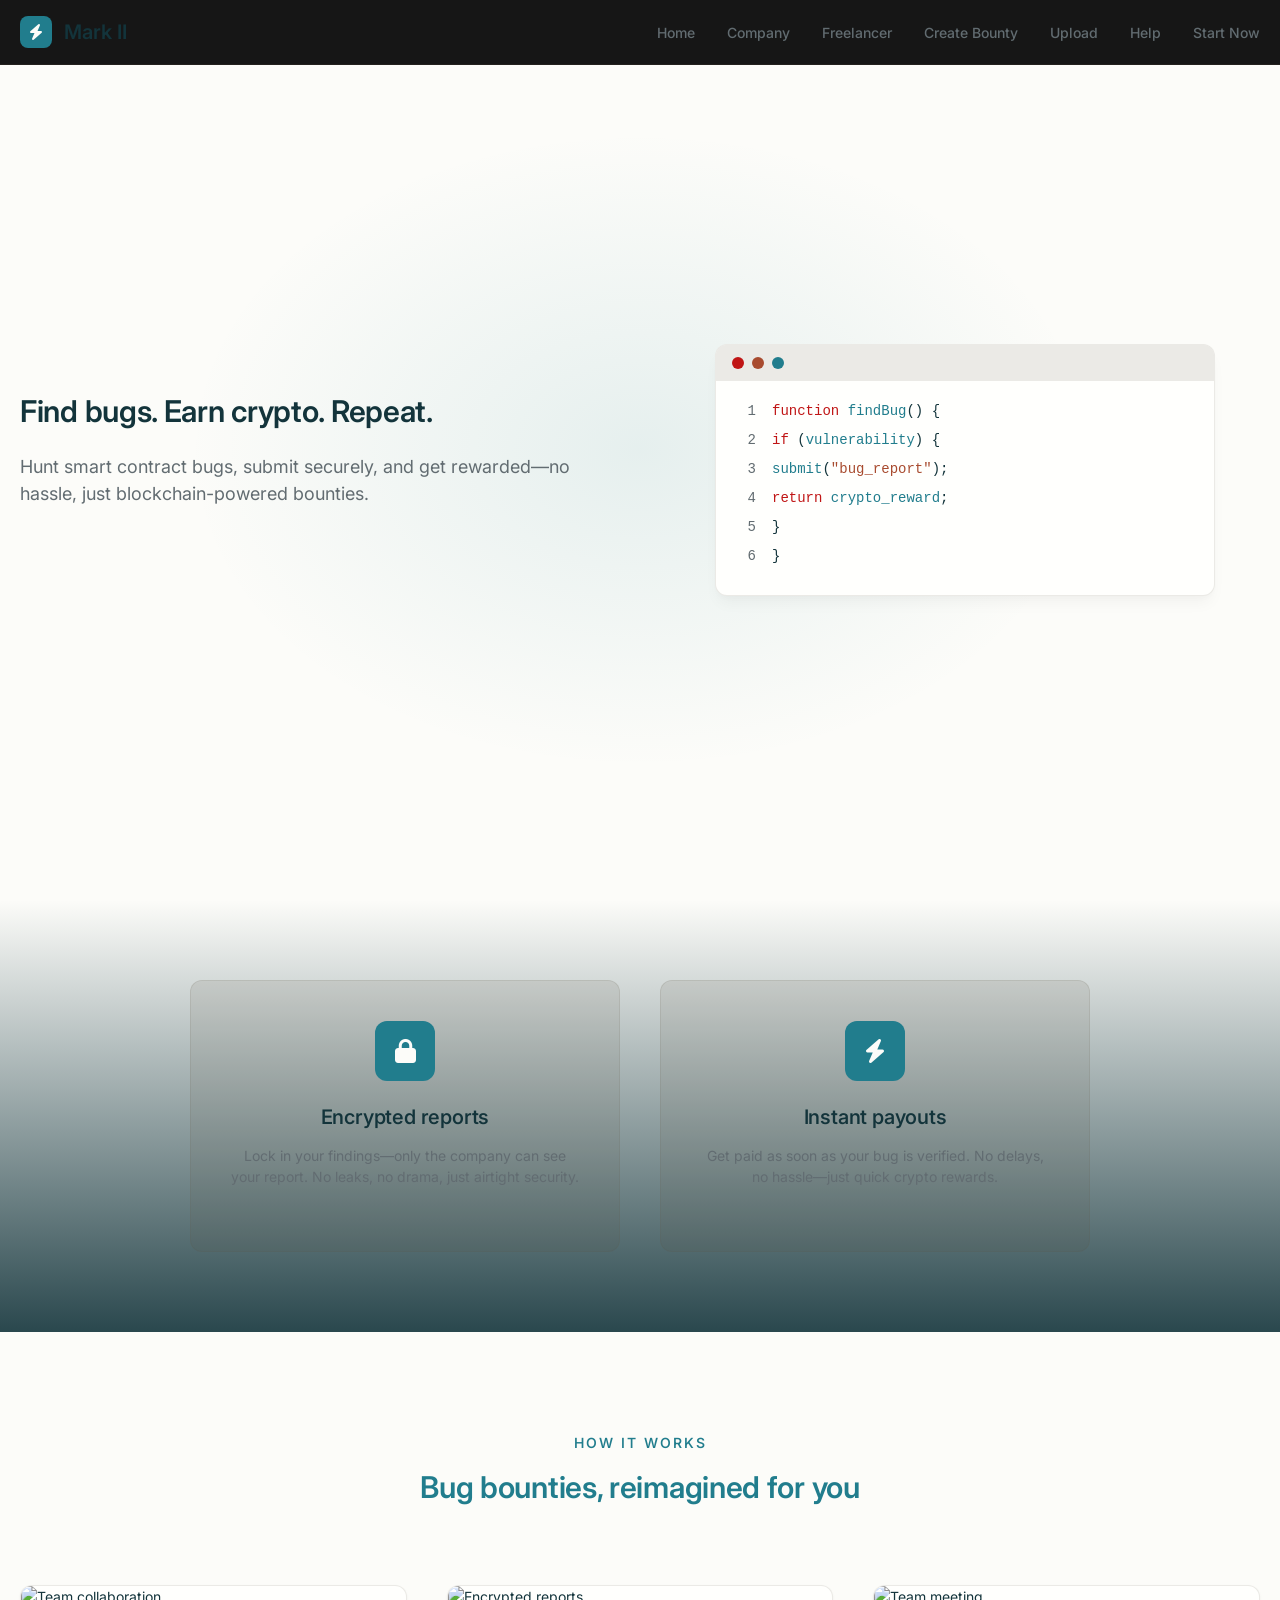
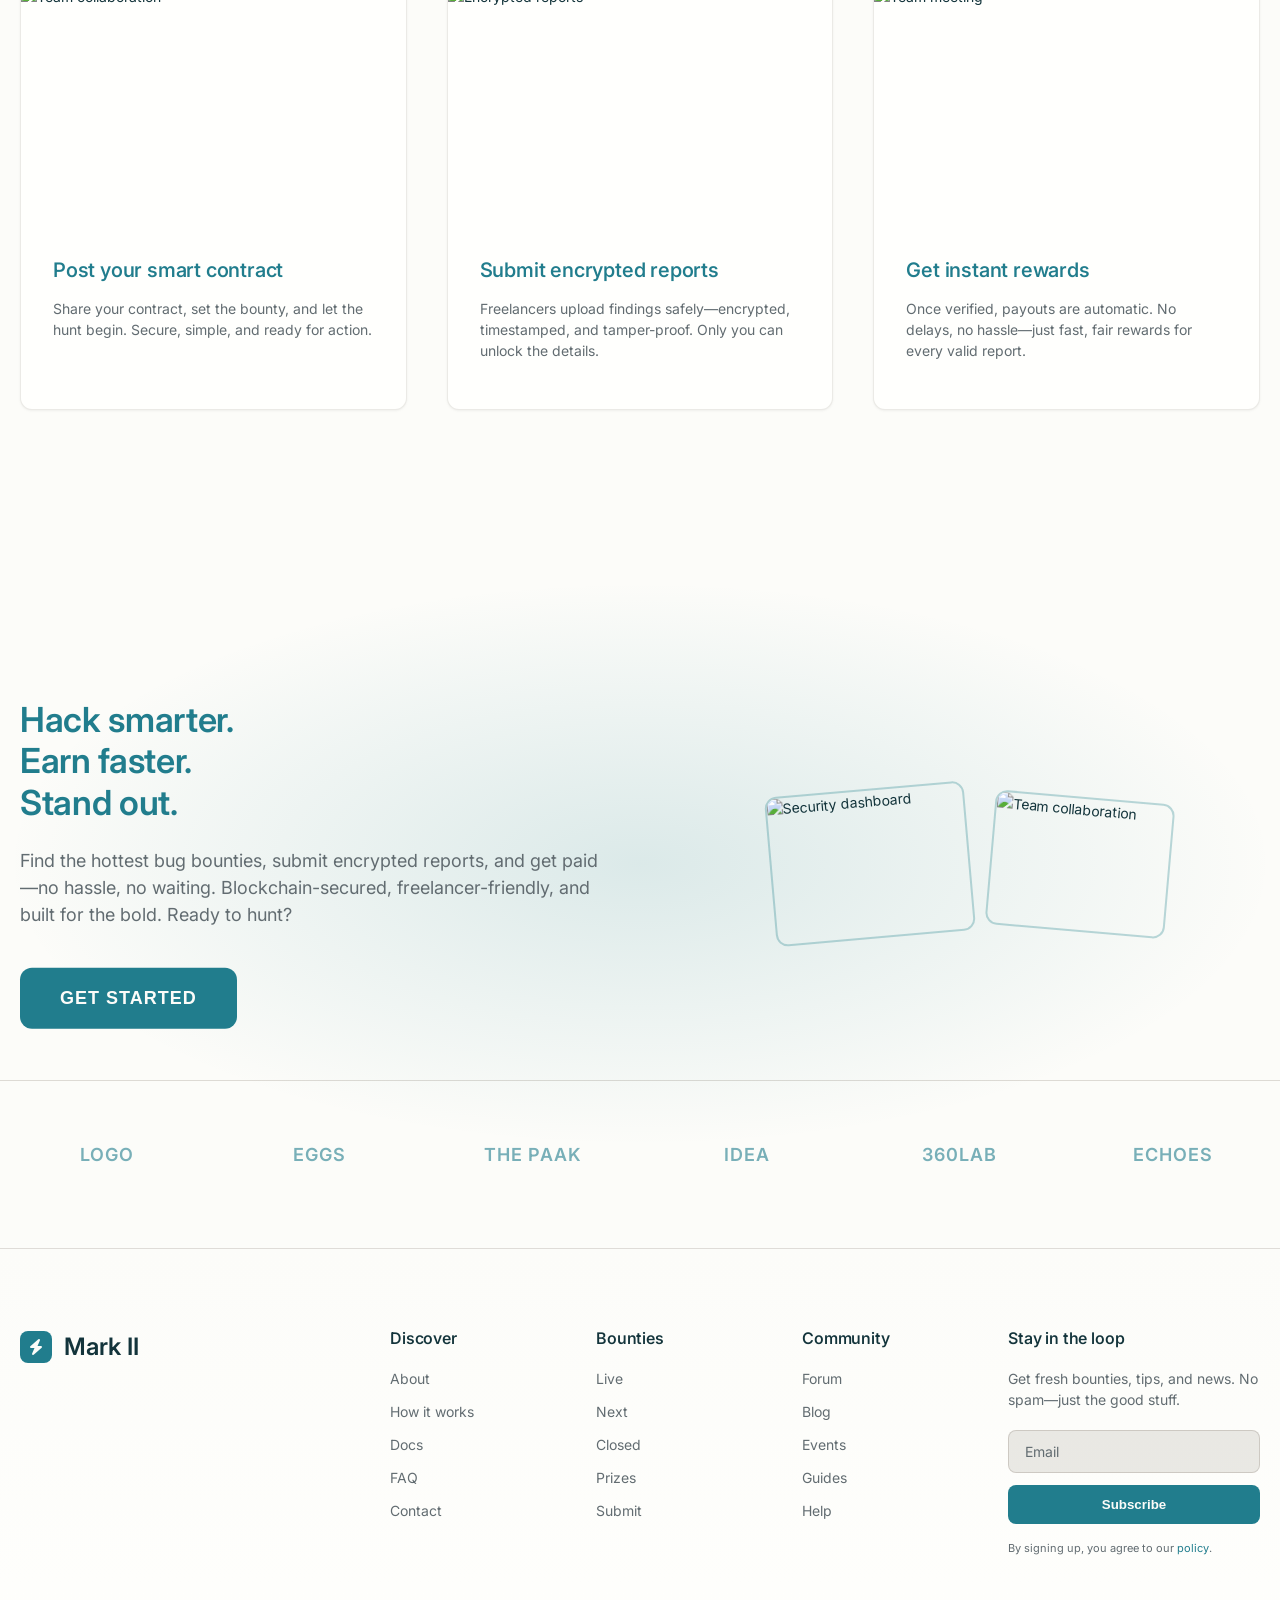
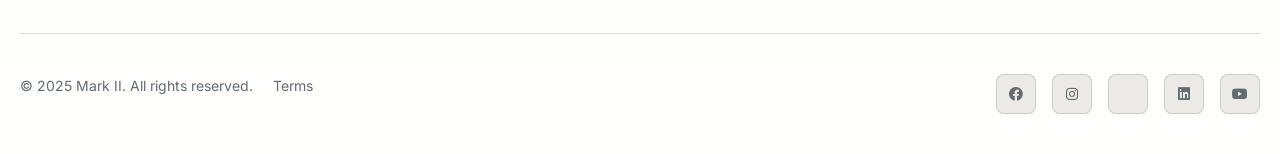
==== commit b785d764: "Update index.html" ====
--- a/index.html
+++ b/index.html
@@ -282,7 +282,7 @@
             <div class="footer-bottom">
                 <div class="footer-copyright">
                     <p>&copy; 2025 Mark II. All rights reserved.</p>
-                    <a href="#" class="terms-link">Terms</a>
+                    <p href="#" class="terms-link">Terms</p>
                 </div>
                 <div class="footer-social">
                     <a href="#" class="social-link"><i class="fab fa-facebook"></i></a>
@@ -297,4 +297,4 @@
 
     <script src="complete-script.js"></script>
 </body>
-</html>+</html>
